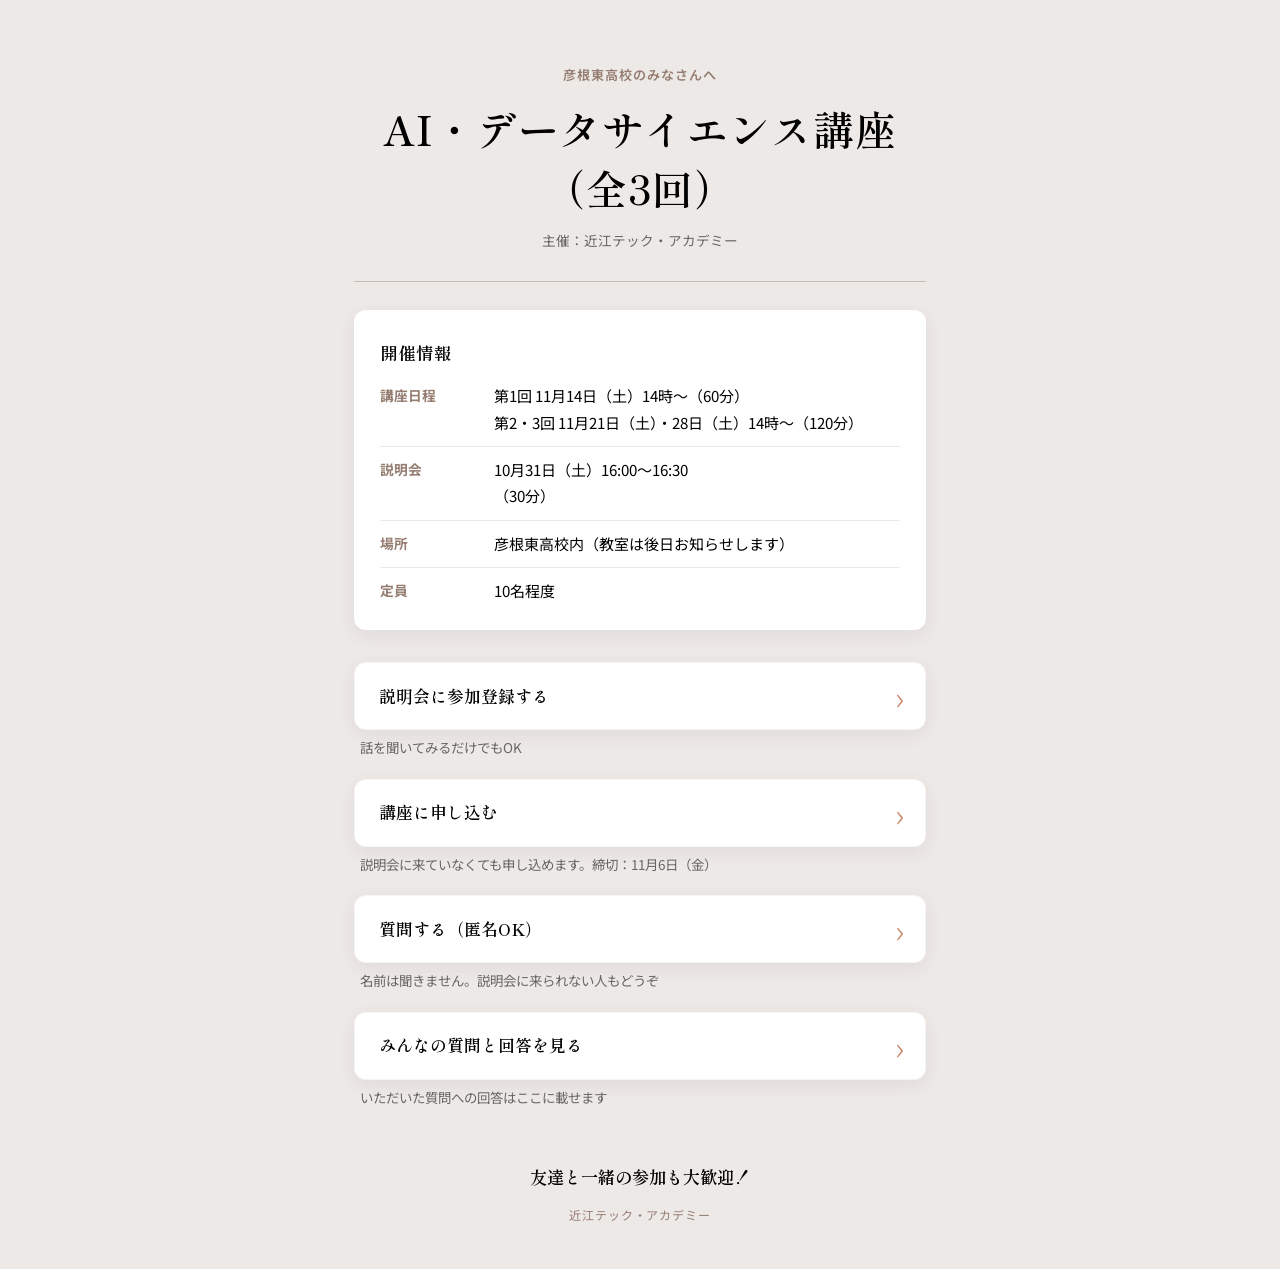
==== index.html @ b423d9b8 "Prevent search engine indexing" ====
<!doctype html>
<html lang="ja">
<head>
  <meta charset="utf-8">
  <meta name="viewport" content="width=device-width, initial-scale=1">
  <title>AI・データサイエンス講座（全3回）｜近江テック・アカデミー</title>
  <meta name="description" content="彦根東高校のみなさんへ。AI・データサイエンス講座の説明会参加登録、講座申し込み、匿名での質問はこちらから。">
  <meta name="robots" content="noindex, nofollow, noarchive">
  <meta property="og:title" content="AI・データサイエンス講座（全3回）">
  <meta property="og:description" content="説明会への参加登録、講座への申し込み、匿名での質問、質問への回答をご案内します。">
  <meta property="og:type" content="website">
  <link rel="preconnect" href="https://fonts.googleapis.com">
  <link rel="preconnect" href="https://fonts.gstatic.com" crossorigin>
  <link href="https://fonts.googleapis.com/css2?family=Noto+Sans+JP:wght@400;500;600;700&family=Shippori+Mincho:wght@500;600;700&display=swap" rel="stylesheet">
  <link rel="stylesheet" href="style.css">
  <script src="config.js" defer></script>
  <script src="main.js" defer></script>
</head>
<body>
  <main class="page-shell">
    <header class="hero">
      <p class="audience-label">彦根東高校のみなさんへ</p>
      <h1>AI・データサイエンス<br class="mobile-break">講座 <span class="nowrap">（全3回）</span></h1>
      <p class="organizer">主催：近江テック・アカデミー</p>
      <div class="rule" aria-hidden="true"></div>
    </header>

    <section class="info-card" aria-labelledby="event-info-heading">
      <h2 id="event-info-heading">開催情報</h2>
      <dl class="event-details">
        <div class="detail-row">
          <dt>講座日程</dt>
          <dd>
            <span>第1回 <span id="course-first"></span>（60分）</span>
            <span>第2・3回 <span id="course-later"></span>（120分）</span>
          </dd>
        </div>
        <div class="detail-row">
          <dt>説明会</dt>
          <dd><span id="briefing-date"></span>（30分）</dd>
        </div>
        <div class="detail-row">
          <dt>場所</dt>
          <dd id="venue"></dd>
        </div>
        <div class="detail-row">
          <dt>定員</dt>
          <dd>10名程度</dd>
        </div>
      </dl>
    </section>

    <nav class="action-list" aria-label="講座の手続きと案内">
      <div class="action-item">
        <a class="action-card" id="briefing-link" target="_blank" rel="noopener noreferrer">
          <span class="action-text">説明会に参加登録する</span><span class="chevron" aria-hidden="true">›</span>
        </a>
        <p class="action-note" id="briefing-note">話を聞いてみるだけでもOK</p>
      </div>
      <div class="action-item">
        <a class="action-card" id="course-link" target="_blank" rel="noopener noreferrer">
          <span class="action-text">講座に申し込む</span><span class="chevron" aria-hidden="true">›</span>
        </a>
        <p class="action-note" id="course-note"></p>
      </div>
      <div class="action-item">
        <a class="action-card" id="question-link" target="_blank" rel="noopener noreferrer">
          <span class="action-text">質問する（匿名OK）</span><span class="chevron" aria-hidden="true">›</span>
        </a>
        <p class="action-note">名前は聞きません。説明会に来られない人もどうぞ</p>
      </div>
      <div class="action-item">
        <a class="action-card" href="qa.html">
          <span class="action-text">みんなの質問と回答を見る</span><span class="chevron" aria-hidden="true">›</span>
        </a>
        <p class="action-note">いただいた質問への回答はここに載せます</p>
      </div>
    </nav>

    <footer class="site-footer">
      <p class="friend-message">友達と一緒の参加も大歓迎！</p>
      <p class="footer-organizer">近江テック・アカデミー</p>
    </footer>
  </main>
</body>
</html>
---- style.css ----
:root {
  --bg: #ede9e7;
  --card: #ffffff;
  --ink: #000000;
  --label: #957d71;
  --accent: #c88769;
  --muted: #666666;
  --disabled: #b6b3b1;
  --line: rgba(149, 125, 113, 0.42);
  --shadow: 0 5px 18px rgba(78, 60, 51, 0.08);
  --serif: "Shippori Mincho", serif;
  --sans: "Noto Sans JP", sans-serif;
}

* { box-sizing: border-box; }

html { color-scheme: light; }

body {
  margin: 0;
  min-width: 320px;
  background: var(--bg);
  color: var(--ink);
  font-family: var(--sans);
  font-size: 16px;
  line-height: 1.75;
  -webkit-font-smoothing: antialiased;
}

a { color: inherit; }
button, input { font: inherit; }

.page-shell {
  width: min(100%, 640px);
  margin: 0 auto;
  padding: 44px 20px 36px;
}

.hero { text-align: center; }

.audience-label {
  margin: 0 0 12px;
  color: var(--label);
  font-size: 0.82rem;
  font-weight: 600;
  letter-spacing: 0.08em;
}

h1, h2, .action-card, .secondary-action {
  font-family: var(--serif);
}

h1 {
  margin: 0;
  font-size: clamp(1.75rem, 7.2vw, 2.55rem);
  font-weight: 600;
  line-height: 1.45;
  letter-spacing: 0.025em;
}

.nowrap { white-space: nowrap; }

.organizer {
  margin: 12px 0 0;
  color: var(--muted);
  font-size: 0.85rem;
}

.rule {
  height: 1px;
  margin: 28px 0 0;
  background: var(--line);
}

.info-card {
  margin-top: 28px;
  padding: 24px 20px 22px;
  border-radius: 12px;
  background: var(--card);
  box-shadow: var(--shadow);
}

.info-card h2 {
  margin: 0 0 15px;
  font-size: 1.08rem;
  font-weight: 600;
  letter-spacing: 0.06em;
}

.event-details { margin: 0; }

.detail-row {
  display: grid;
  grid-template-columns: 5.25rem 1fr;
  gap: 10px;
  padding: 10px 0;
  border-top: 1px solid #eee9e6;
}

.detail-row:first-child { border-top: 0; padding-top: 0; }
.detail-row:last-child { padding-bottom: 0; }

.detail-row dt {
  color: var(--label);
  font-size: 0.86rem;
  font-weight: 700;
}

.detail-row dd {
  margin: 0;
  font-size: 0.94rem;
  line-height: 1.75;
}

.detail-row dd > span { display: block; }

.action-list {
  display: grid;
  gap: 20px;
  margin-top: 32px;
}

.action-card, .secondary-action {
  display: flex;
  min-height: 68px;
  align-items: center;
  justify-content: space-between;
  gap: 16px;
  padding: 14px 18px 14px 20px;
  border: 1px solid rgba(149, 125, 113, 0.08);
  border-radius: 12px;
  background: var(--card);
  box-shadow: var(--shadow);
  text-decoration: none;
  transition: transform 120ms ease, box-shadow 120ms ease;
}

.action-card:hover, .secondary-action:hover { box-shadow: 0 7px 22px rgba(78, 60, 51, 0.13); }
.action-card:active, .secondary-action:active { transform: translateY(1px); }

.action-card:focus-visible, .secondary-action:focus-visible, .back-link:focus-visible,
.qa-question:focus-visible, #qa-search:focus-visible {
  outline: 3px solid rgba(200, 135, 105, 0.48);
  outline-offset: 3px;
}

.action-text { font-size: 1.05rem; font-weight: 600; }
.chevron, .secondary-action > span { color: var(--accent); font-family: var(--sans); font-size: 2rem; font-weight: 300; line-height: 1; }

.action-note {
  margin: 7px 6px 0;
  color: var(--muted);
  font-size: 0.84rem;
  line-height: 1.6;
}

.action-card.is-disabled {
  color: #fff;
  background: var(--disabled);
  box-shadow: none;
  cursor: not-allowed;
}

.action-card.is-disabled .chevron { color: rgba(255, 255, 255, 0.7); }

.site-footer {
  margin-top: 54px;
  text-align: center;
}

.friend-message {
  margin: 0;
  font-family: var(--serif);
  font-size: 1.08rem;
  font-weight: 600;
}

.footer-organizer {
  margin: 12px 0 0;
  color: var(--label);
  font-size: 0.75rem;
  letter-spacing: 0.08em;
}

/* Q&A */
.qa-header h1 { font-size: clamp(1.9rem, 7.5vw, 2.65rem); }
.qa-header .rule { margin-top: 23px; }

.last-updated {
  margin: 12px 0 0;
  color: var(--muted);
  font-size: 0.8rem;
  text-align: right;
}

.qa-content { margin-top: 27px; }

.search-label {
  display: block;
  margin-bottom: 7px;
  font-size: 0.86rem;
  font-weight: 600;
}

.search-wrap { position: relative; }
.search-wrap svg {
  position: absolute;
  top: 50%;
  left: 16px;
  fill: none;
  stroke: var(--label);
  stroke-linecap: round;
  stroke-width: 1.8;
  transform: translateY(-50%);
  pointer-events: none;
}

#qa-search {
  width: 100%;
  min-height: 54px;
  padding: 12px 16px 12px 49px;
  border: 1px solid rgba(149, 125, 113, 0.28);
  border-radius: 10px;
  background: #fff;
  color: var(--ink);
  font-size: 1rem;
}

#qa-search::placeholder { color: #8b8886; }

.status-message {
  margin: 28px 0;
  padding: 26px 20px;
  border-radius: 12px;
  background: rgba(255, 255, 255, 0.66);
  color: var(--muted);
  text-align: center;
}

.qa-category { margin-top: 34px; }

.qa-category h2 {
  margin: 0 0 11px;
  color: var(--label);
  font-family: var(--sans);
  font-size: 0.92rem;
  font-weight: 700;
}

.qa-item {
  overflow: hidden;
  margin-top: 10px;
  border-radius: 12px;
  background: #fff;
  box-shadow: var(--shadow);
}

.qa-question {
  display: grid;
  width: 100%;
  min-height: 68px;
  grid-template-columns: auto 1fr auto auto;
  align-items: start;
  gap: 9px;
  padding: 18px;
  border: 0;
  background: transparent;
  color: var(--ink);
  text-align: left;
  cursor: pointer;
}

.qa-mark {
  color: var(--accent);
  font-family: var(--serif);
  font-size: 1.12rem;
  font-weight: 700;
  line-height: 1.6;
}

.question-text { font-weight: 600; line-height: 1.7; }

.new-badge {
  align-self: center;
  padding: 2px 7px;
  border-radius: 999px;
  background: var(--accent);
  color: #fff;
  font-size: 0.64rem;
  font-weight: 700;
  letter-spacing: 0.04em;
}

.accordion-icon {
  position: relative;
  width: 18px;
  height: 18px;
  margin-top: 5px;
}

.accordion-icon::before, .accordion-icon::after {
  position: absolute;
  top: 8px;
  left: 2px;
  width: 14px;
  height: 1.5px;
  background: var(--label);
  content: "";
}

.accordion-icon::after { transform: rotate(90deg); transition: transform 140ms ease; }
.qa-question[aria-expanded="true"] .accordion-icon::after { transform: rotate(0); }

.qa-answer {
  display: grid;
  grid-template-columns: auto 1fr;
  gap: 9px;
  padding: 17px 18px 21px;
  border-top: 1px solid #eee9e6;
  background: #fdfcfb;
}

.qa-answer[hidden] { display: none; }
.qa-answer p { margin: 0; line-height: 1.85; white-space: pre-wrap; }
.answer-mark { color: var(--label); }

.qa-footer {
  display: grid;
  gap: 20px;
  margin-top: 46px;
  text-align: center;
}

.secondary-action { font-size: 1.05rem; font-weight: 600; text-align: left; }
.back-link { width: fit-content; margin: 0 auto; color: var(--muted); font-size: 0.92rem; text-underline-offset: 4px; }

@media (min-width: 560px) {
  .page-shell { padding: 64px 34px 44px; }
  .mobile-break { display: none; }
  .info-card { padding: 28px 26px 26px; }
  .detail-row { grid-template-columns: 6.5rem 1fr; }
  .action-card { padding-inline: 24px 21px; }
}

@media (prefers-reduced-motion: reduce) {
  *, *::before, *::after { scroll-behavior: auto !important; transition-duration: 0.01ms !important; }
}
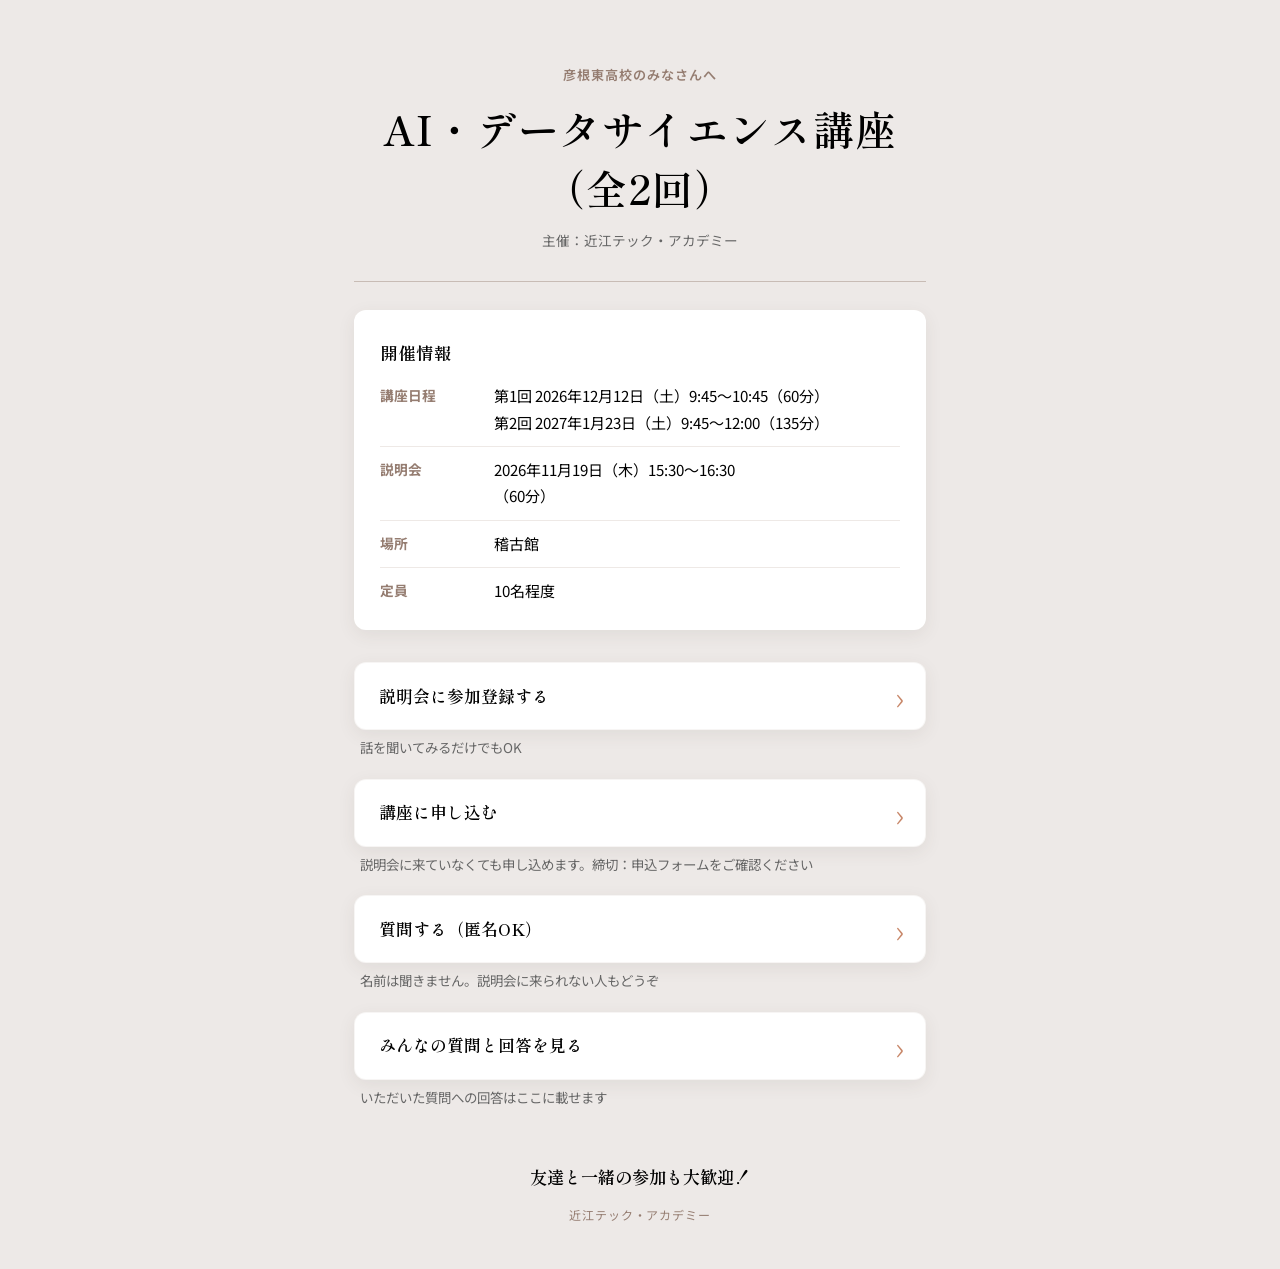
==== commit 068bf479: "Update course and briefing schedule" ====
--- a/index.html
+++ b/index.html
@@ -3,10 +3,10 @@
 <head>
   <meta charset="utf-8">
   <meta name="viewport" content="width=device-width, initial-scale=1">
-  <title>AI・データサイエンス講座（全3回）｜近江テック・アカデミー</title>
+  <title>AI・データサイエンス講座（全2回）｜近江テック・アカデミー</title>
   <meta name="description" content="彦根東高校のみなさんへ。AI・データサイエンス講座の説明会参加登録、講座申し込み、匿名での質問はこちらから。">
   <meta name="robots" content="noindex, nofollow, noarchive">
-  <meta property="og:title" content="AI・データサイエンス講座（全3回）">
+  <meta property="og:title" content="AI・データサイエンス講座（全2回）">
   <meta property="og:description" content="説明会への参加登録、講座への申し込み、匿名での質問、質問への回答をご案内します。">
   <meta property="og:type" content="website">
   <link rel="preconnect" href="https://fonts.googleapis.com">
@@ -20,7 +20,7 @@
   <main class="page-shell">
     <header class="hero">
       <p class="audience-label">彦根東高校のみなさんへ</p>
-      <h1>AI・データサイエンス<br class="mobile-break">講座 <span class="nowrap">（全3回）</span></h1>
+      <h1>AI・データサイエンス<br class="mobile-break">講座 <span class="nowrap">（全2回）</span></h1>
       <p class="organizer">主催：近江テック・アカデミー</p>
       <div class="rule" aria-hidden="true"></div>
     </header>
@@ -32,12 +32,12 @@
           <dt>講座日程</dt>
           <dd>
             <span>第1回 <span id="course-first"></span>（60分）</span>
-            <span>第2・3回 <span id="course-later"></span>（120分）</span>
+            <span>第2回 <span id="course-second"></span>（135分）</span>
           </dd>
         </div>
         <div class="detail-row">
           <dt>説明会</dt>
-          <dd><span id="briefing-date"></span>（30分）</dd>
+          <dd><span id="briefing-date"></span>（60分）</dd>
         </div>
         <div class="detail-row">
           <dt>場所</dt>
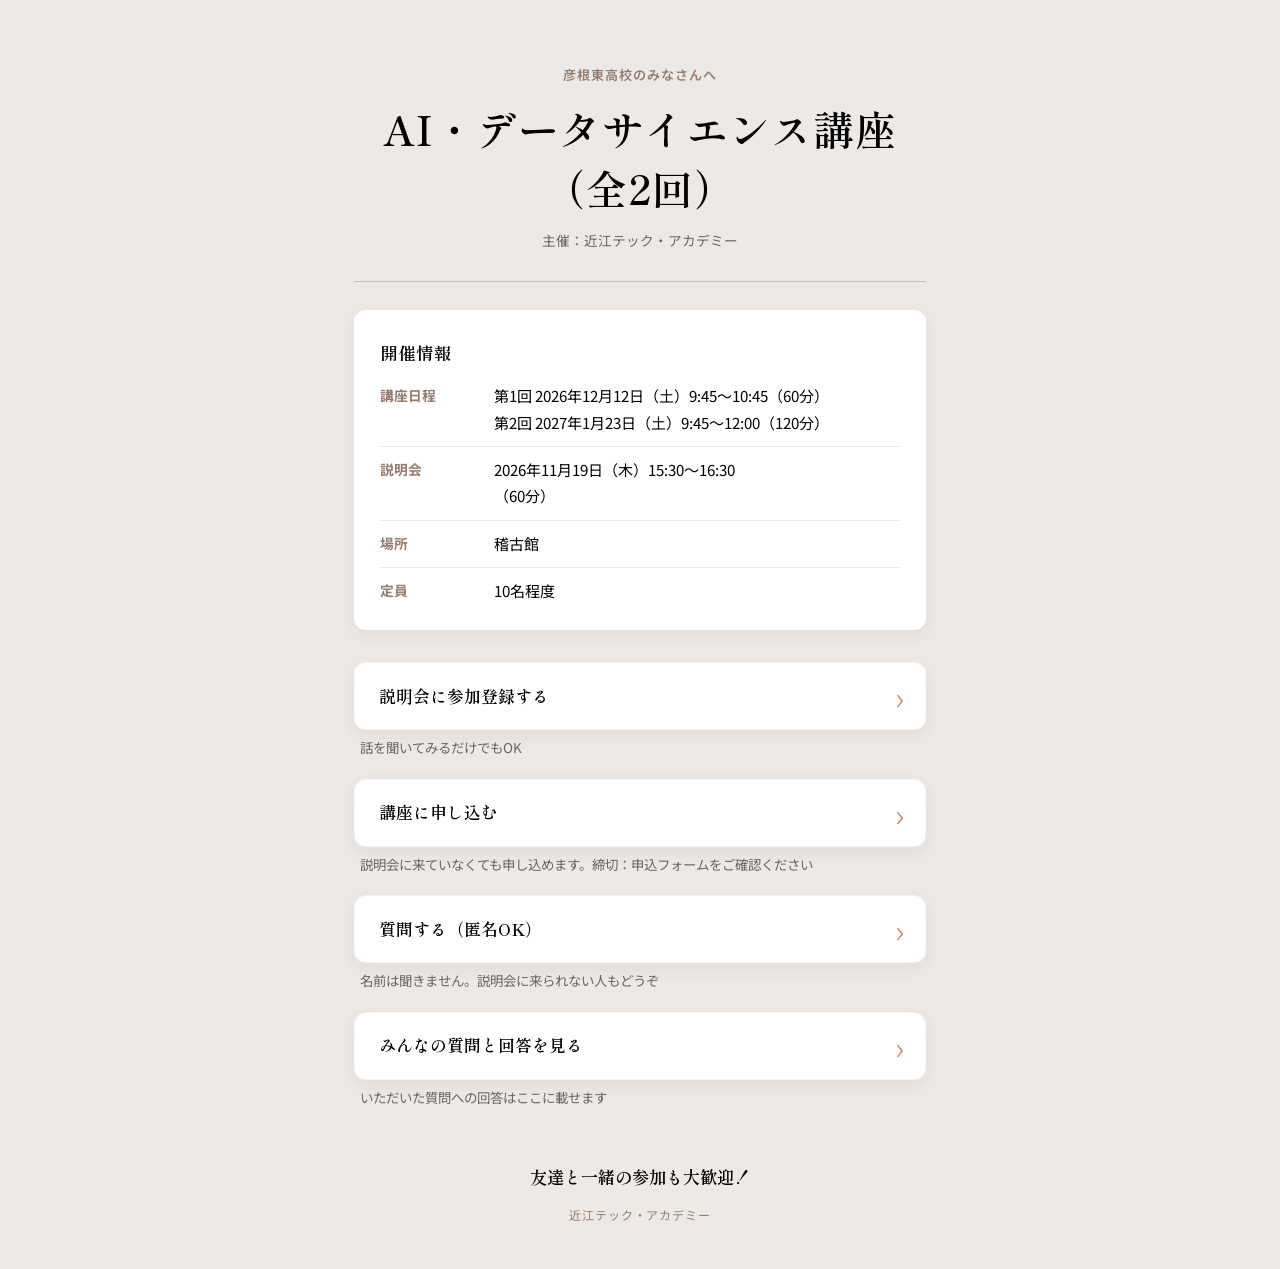
==== commit cadb316f: "Correct second session duration" ====
--- a/index.html
+++ b/index.html
@@ -32,7 +32,7 @@
           <dt>講座日程</dt>
           <dd>
             <span>第1回 <span id="course-first"></span>（60分）</span>
-            <span>第2回 <span id="course-second"></span>（135分）</span>
+            <span>第2回 <span id="course-second"></span>（120分）</span>
           </dd>
         </div>
         <div class="detail-row">
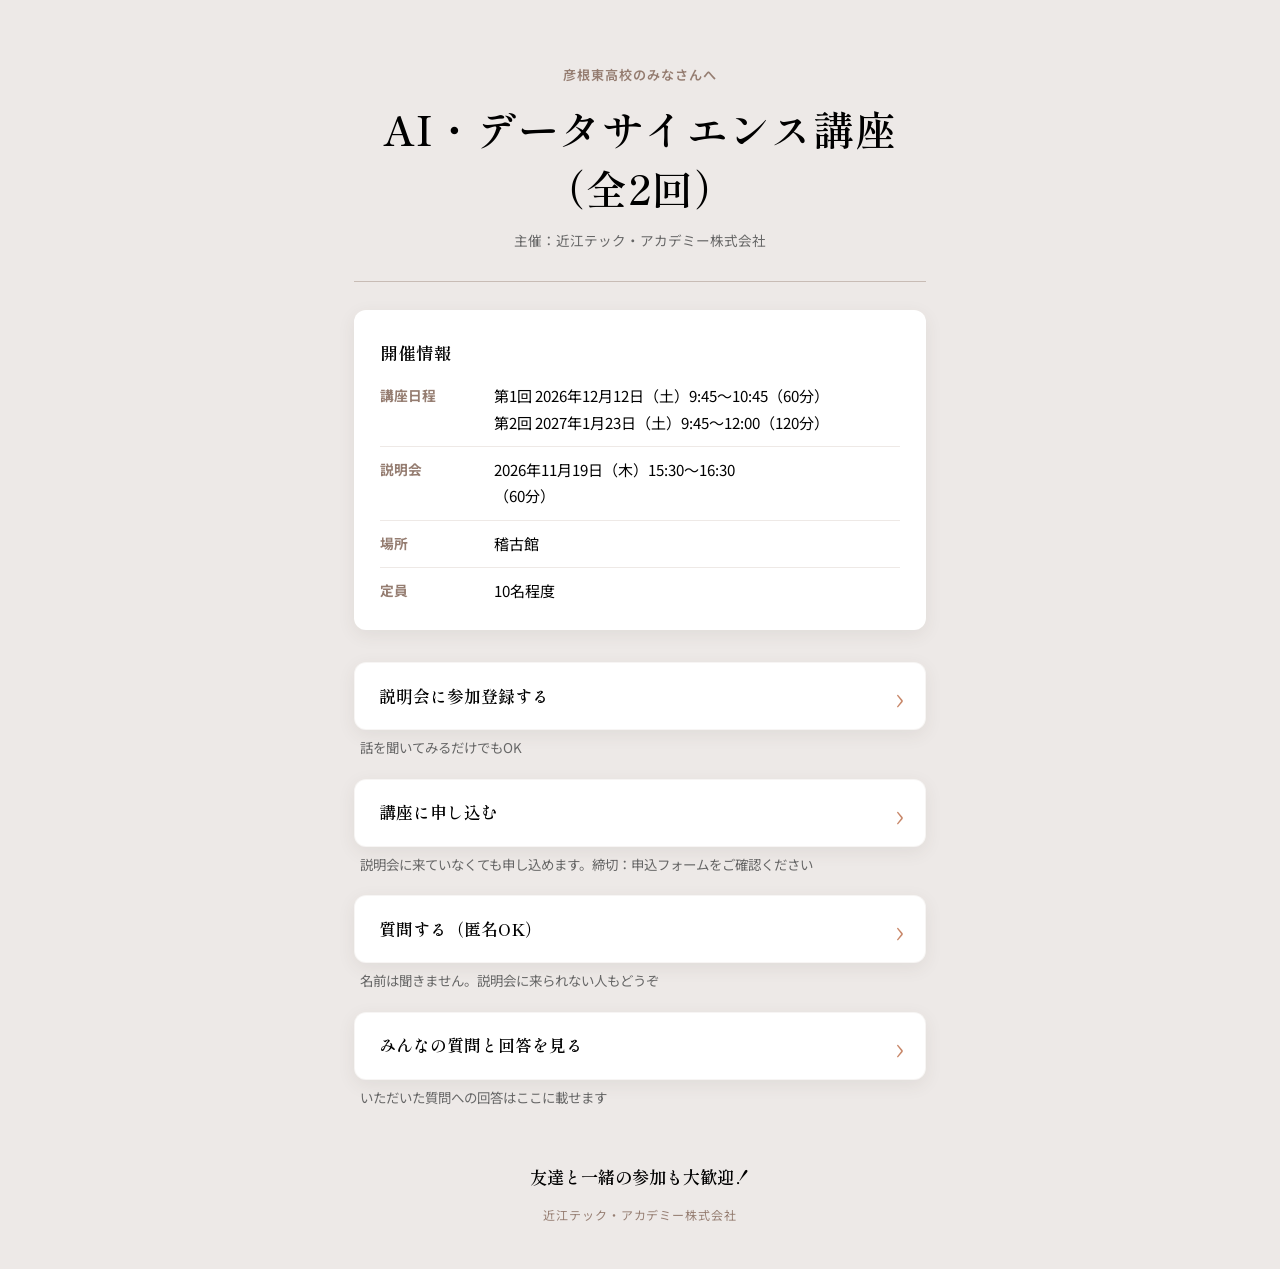
==== commit 455ebc3c: "Update organizer company name" ====
--- a/index.html
+++ b/index.html
@@ -3,7 +3,7 @@
 <head>
   <meta charset="utf-8">
   <meta name="viewport" content="width=device-width, initial-scale=1">
-  <title>AI・データサイエンス講座（全2回）｜近江テック・アカデミー</title>
+  <title>AI・データサイエンス講座（全2回）｜近江テック・アカデミー株式会社</title>
   <meta name="description" content="彦根東高校のみなさんへ。AI・データサイエンス講座の説明会参加登録、講座申し込み、匿名での質問はこちらから。">
   <meta name="robots" content="noindex, nofollow, noarchive">
   <meta property="og:title" content="AI・データサイエンス講座（全2回）">
@@ -21,7 +21,7 @@
     <header class="hero">
       <p class="audience-label">彦根東高校のみなさんへ</p>
       <h1>AI・データサイエンス<br class="mobile-break">講座 <span class="nowrap">（全2回）</span></h1>
-      <p class="organizer">主催：近江テック・アカデミー</p>
+      <p class="organizer">主催：近江テック・アカデミー株式会社</p>
       <div class="rule" aria-hidden="true"></div>
     </header>
 
@@ -79,7 +79,7 @@
 
     <footer class="site-footer">
       <p class="friend-message">友達と一緒の参加も大歓迎！</p>
-      <p class="footer-organizer">近江テック・アカデミー</p>
+      <p class="footer-organizer">近江テック・アカデミー株式会社</p>
     </footer>
   </main>
 </body>
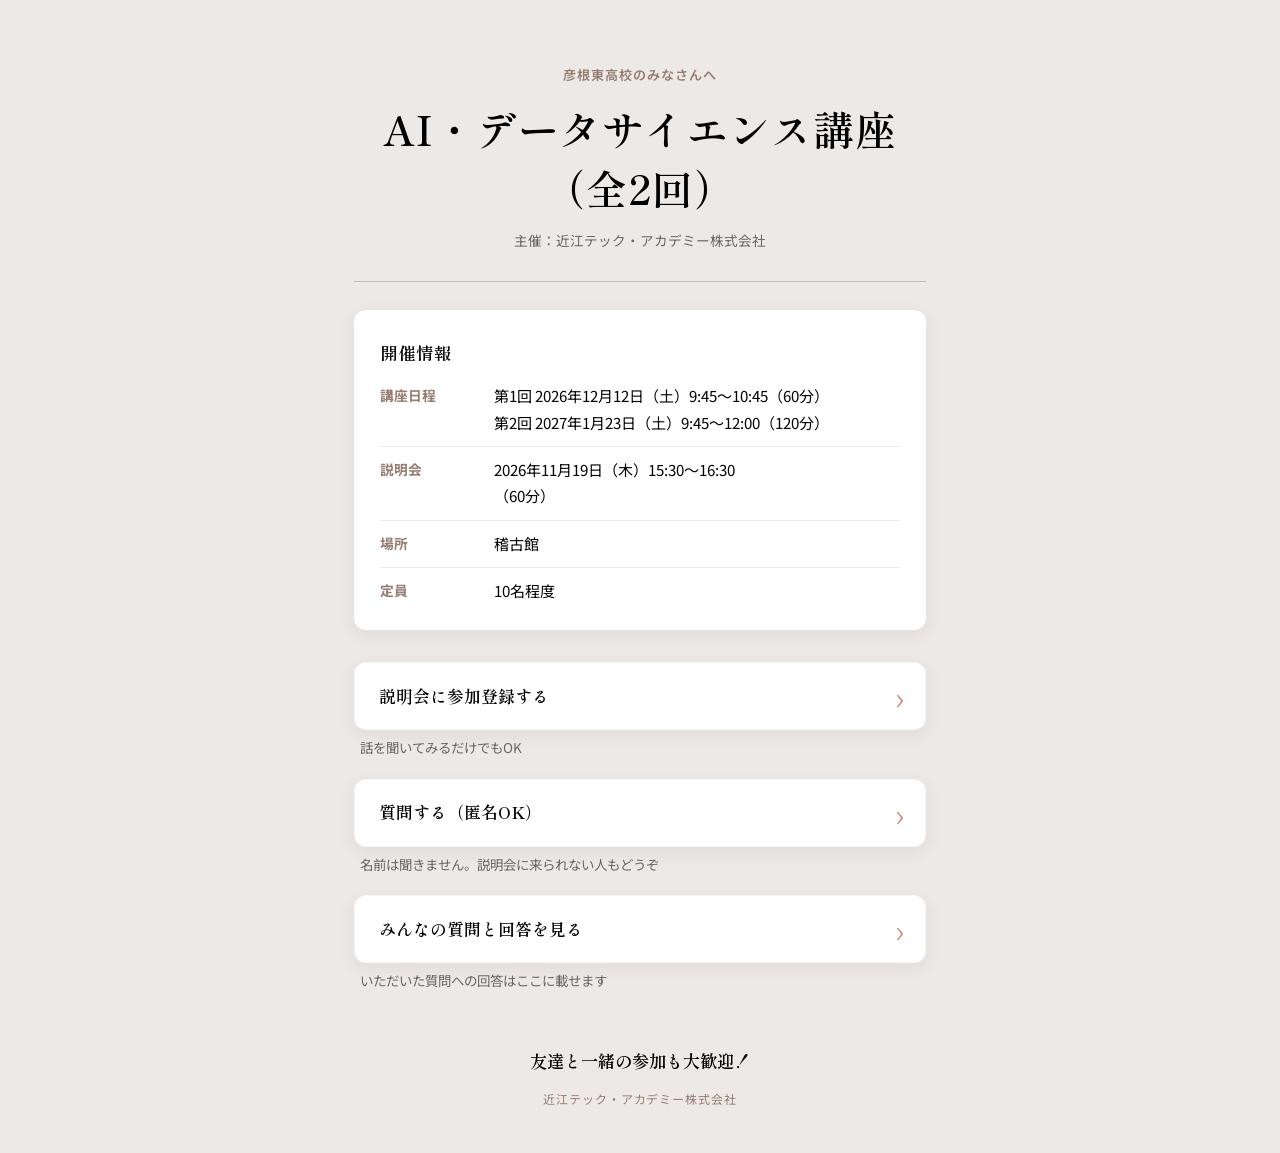
==== commit 31b2e791: "Remove course application action" ====
--- a/index.html
+++ b/index.html
@@ -58,12 +58,6 @@
         <p class="action-note" id="briefing-note">話を聞いてみるだけでもOK</p>
       </div>
       <div class="action-item">
-        <a class="action-card" id="course-link" target="_blank" rel="noopener noreferrer">
-          <span class="action-text">講座に申し込む</span><span class="chevron" aria-hidden="true">›</span>
-        </a>
-        <p class="action-note" id="course-note"></p>
-      </div>
-      <div class="action-item">
         <a class="action-card" id="question-link" target="_blank" rel="noopener noreferrer">
           <span class="action-text">質問する（匿名OK）</span><span class="chevron" aria-hidden="true">›</span>
         </a>
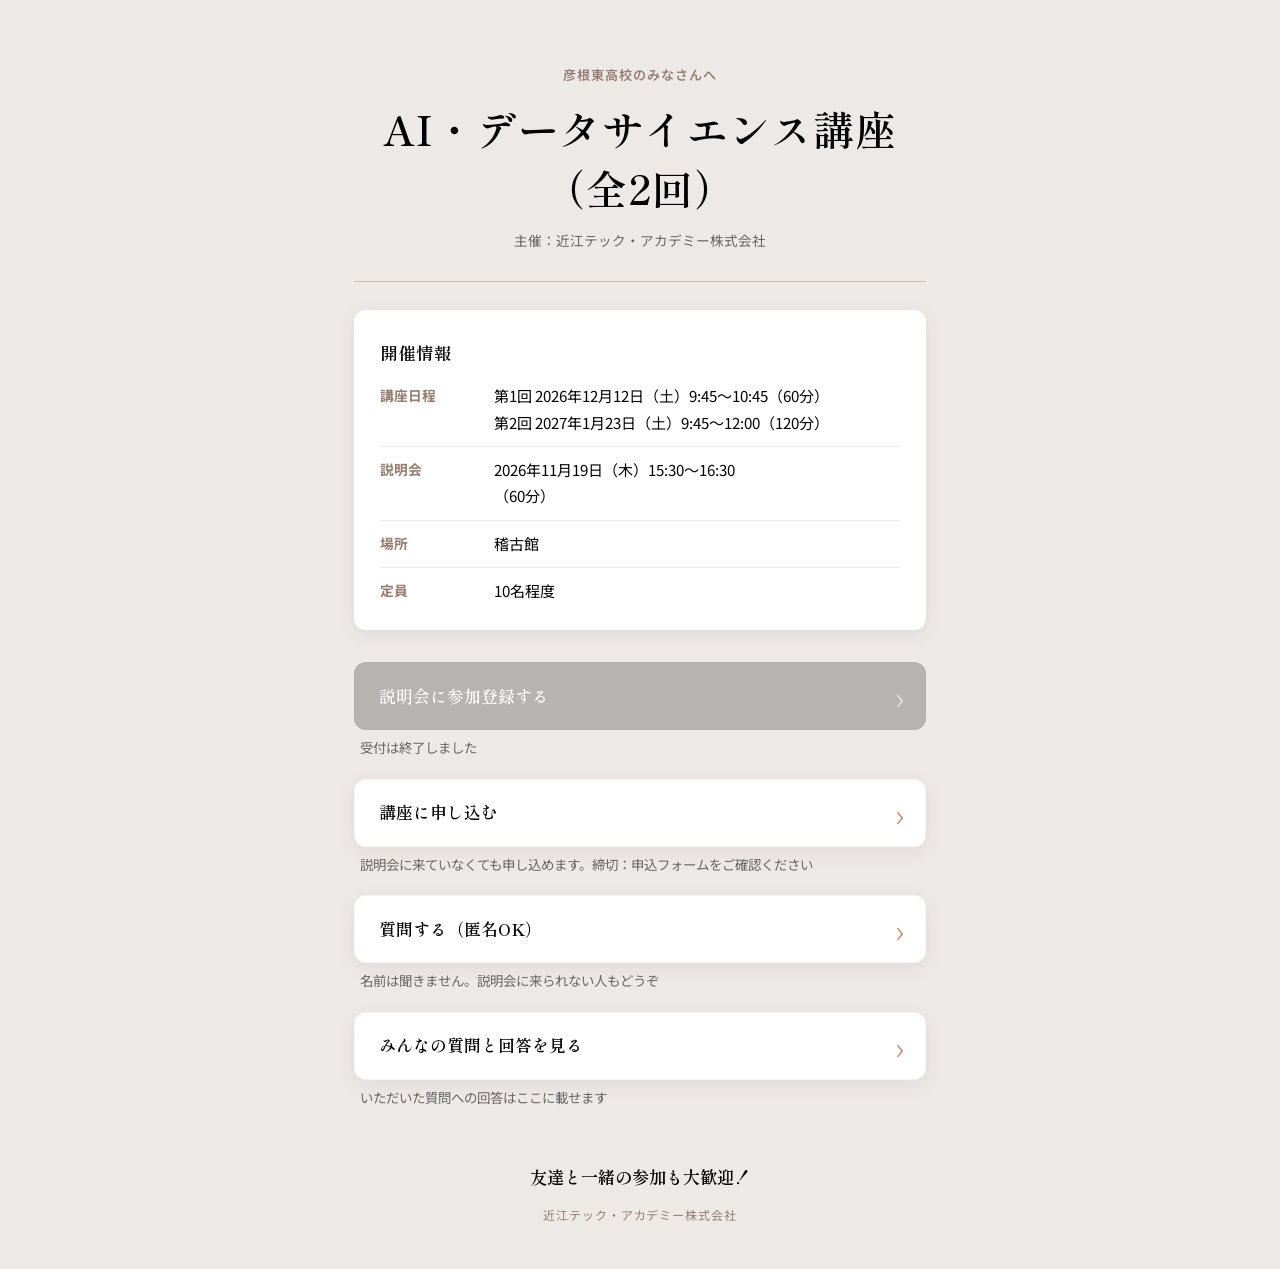
==== commit 6b7d37e4: "Restore course application and close briefing registration" ====
--- a/index.html
+++ b/index.html
@@ -58,6 +58,12 @@
         <p class="action-note" id="briefing-note">話を聞いてみるだけでもOK</p>
       </div>
       <div class="action-item">
+        <a class="action-card" id="course-link" target="_blank" rel="noopener noreferrer">
+          <span class="action-text">講座に申し込む</span><span class="chevron" aria-hidden="true">›</span>
+        </a>
+        <p class="action-note" id="course-note"></p>
+      </div>
+      <div class="action-item">
         <a class="action-card" id="question-link" target="_blank" rel="noopener noreferrer">
           <span class="action-text">質問する（匿名OK）</span><span class="chevron" aria-hidden="true">›</span>
         </a>
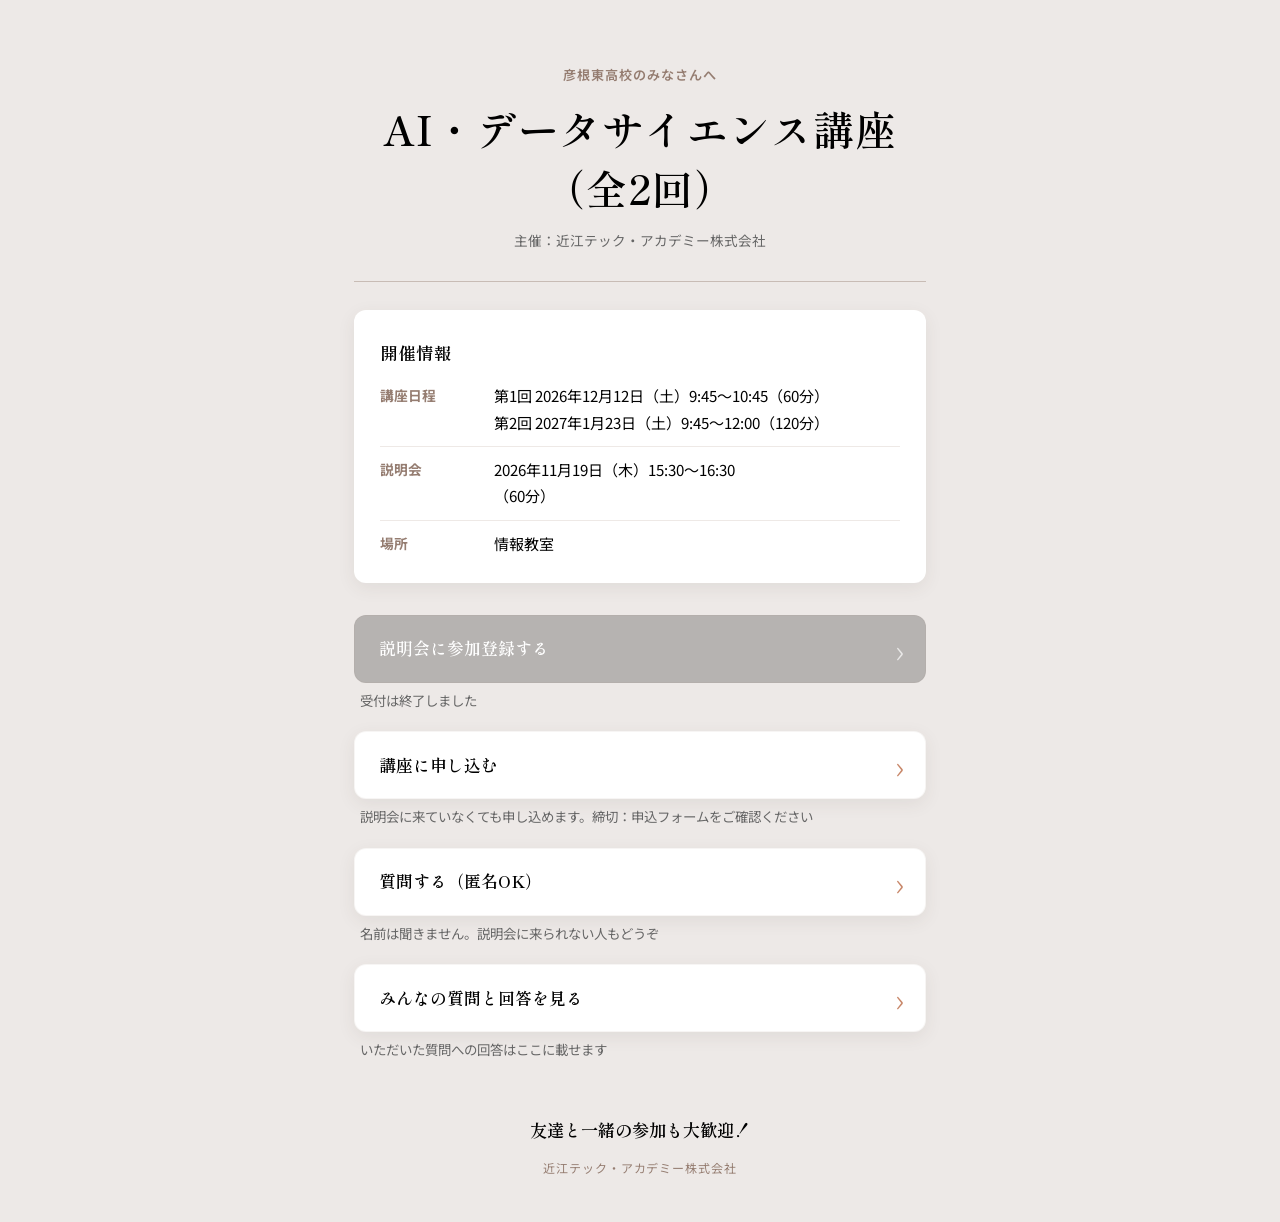
==== commit f4f68a45: "Update venue and remove capacity" ====
--- a/index.html
+++ b/index.html
@@ -43,10 +43,6 @@
           <dt>場所</dt>
           <dd id="venue"></dd>
         </div>
-        <div class="detail-row">
-          <dt>定員</dt>
-          <dd>10名程度</dd>
-        </div>
       </dl>
     </section>
 
